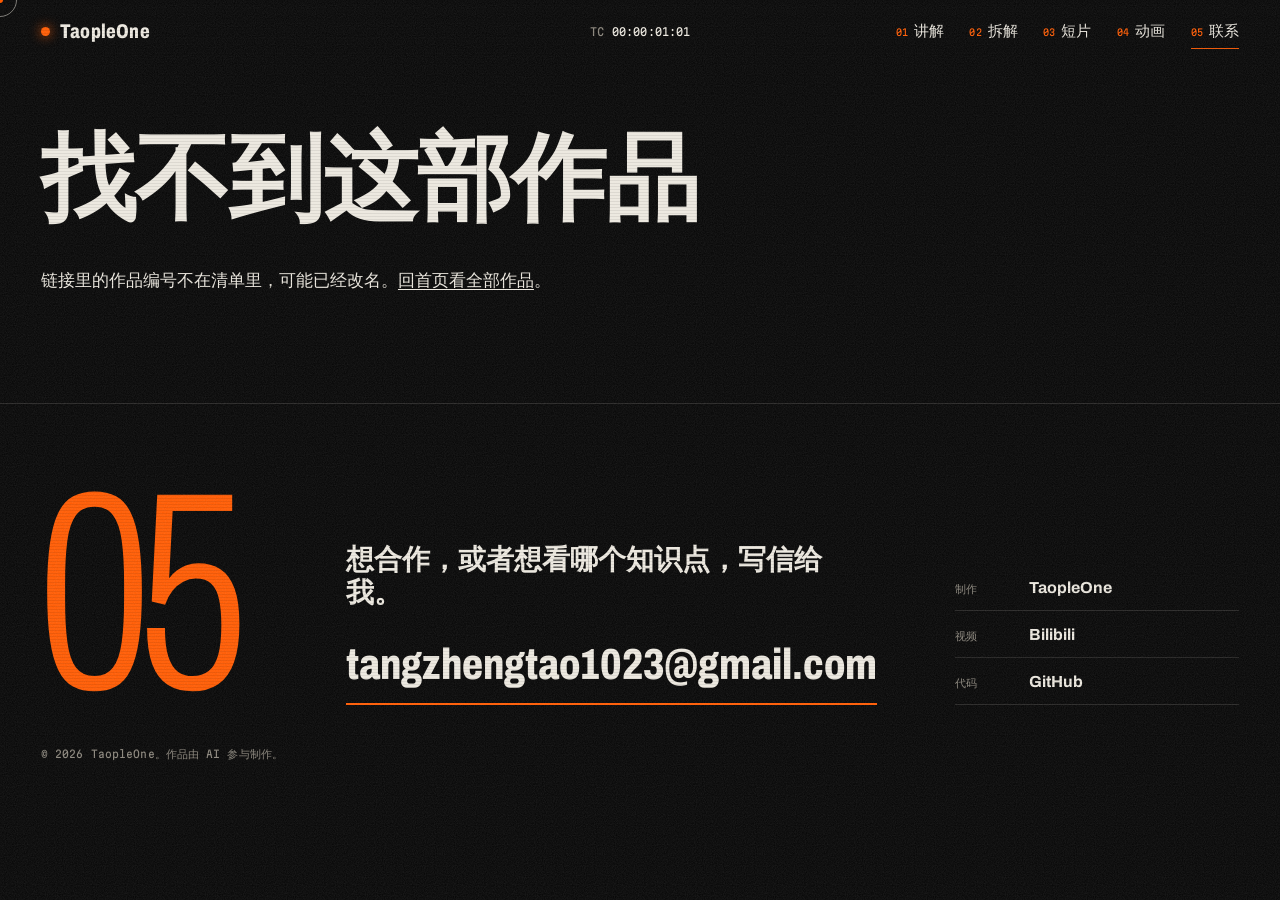
==== work.html @ f900708d "TaopleOne cinema redesign + mobile" ====
<!doctype html>
<html lang="zh-CN">
<head>
<meta charset="utf-8">
<meta name="viewport" content="width=device-width, initial-scale=1, viewport-fit=cover">
<title>作品 · TaopleOne</title>
<meta name="description" content="TaopleOne 的 AI 动画作品。">
<meta name="theme-color" content="#050505">
<link rel="icon" href="data:image/svg+xml,<svg xmlns='http://www.w3.org/2000/svg' viewBox='0 0 32 32'><rect width='32' height='32' fill='%23050505'/><circle cx='16' cy='16' r='7' fill='%23ff5a00'/><path d='M3 3h5M3 3v5M29 3h-5M29 3v5M3 29h5M3 29v-5M29 29h-5M29 29v-5' stroke='%23ece8df' stroke-width='2' fill='none'/></svg>">
<link rel="preload" href="assets/fonts/archivo-wdth.woff2" as="font" type="font/woff2" crossorigin>
<link rel="stylesheet" href="assets/css/site.css">
<script>
  document.documentElement.classList.add("js");
  if (sessionStorage.getItem("cut")) document.documentElement.classList.add("is-cut-in");
  setTimeout(function () { if (!document.documentElement.classList.contains("is-ready")) document.documentElement.classList.remove("js"); }, 4000);
</script>
<script src="assets/vendor/gsap.min.js" defer></script>
<script src="assets/vendor/ScrollTrigger.min.js" defer></script>
<script src="assets/vendor/lenis.min.js" defer></script>
<script src="assets/js/common.js" defer></script>
<script src="assets/js/motion.js" defer></script>
<script src="assets/js/work.js" defer></script>
</head>
<body class="work-page">
<a class="skip" href="#work">跳到作品</a>

<header class="top">
  <a class="top-home" href="./" aria-label="TaopleOne 首页"><i class="rec" aria-hidden="true"></i>TaopleOne</a>
  <p class="top-tc" aria-hidden="true"><span>TC</span><b data-tc>00:00:00:00</b></p>
  <nav class="top-nav" id="topnav" aria-label="分区">
    <a href="./#manimgx"><small>01</small>讲解</a>
    <a href="./#anatomy"><small>02</small>拆解</a>
    <a href="./#opuscar"><small>03</small>短片</a>
    <a href="./#anidoodle"><small>04</small>动画</a>
    <a href="#contact"><small>05</small>联系</a>
  </nav>
  <button class="menu-btn" type="button" aria-expanded="false" aria-controls="topnav">
    <span class="menu-bars" aria-hidden="true"><i></i><i></i></span><span class="menu-label">菜单</span>
  </button>
</header>

<main id="work" class="work">
  <noscript><p class="noscript">作品页需要 JavaScript。</p></noscript>
</main>

<footer class="foot" id="contact">
  <div class="foot-grid">
    <p class="chapter-no" aria-hidden="true">05</p>
    <div class="foot-main">
      <h2>想合作，或者想看哪个知识点，写信给我。</h2>
      <a class="foot-mail magnetic" href="mailto:tangzhengtao1023@gmail.com">tangzhengtao1023@gmail.com</a>
    </div>
    <dl class="credits">
      <div><dt>制作</dt><dd>TaopleOne</dd></div>
      <div><dt>视频</dt><dd><a class="magnetic" href="https://space.bilibili.com/442652191" rel="me">Bilibili</a></dd></div>
      <div><dt>代码</dt><dd><a class="magnetic" href="https://github.com/goaltang" rel="me">GitHub</a></dd></div>
    </dl>
  </div>
  <small class="foot-copy">© 2026 TaopleOne。作品由 AI 参与制作。</small>
</footer>

<div class="cursor" aria-hidden="true"><span class="cursor-dot"></span><span class="cursor-ring"><b></b></span></div>
<div class="shutter" aria-hidden="true"><span>TaopleOne</span></div>
<div class="grain" aria-hidden="true"></div>
</body>
</html>
---- assets/css/site.css ----
/* TaopleOne · 放映厅
   近黑底 + 荧光橙一种强调色；Archivo 窄体做字标和跨栏大标题，Martian Mono 做时间码、帧号、刻度。
   「拆解」一卷换成灯箱白底，给整页一个明暗节拍。 */

@font-face {
  font-family: "Archivo";
  src: url("../fonts/archivo-wdth.woff2") format("woff2");
  font-weight: 100 900;
  font-stretch: 62% 125%;
  font-display: swap;
}
@font-face {
  font-family: "Martian Mono";
  src: url("../fonts/martian-mono-wdth.woff2") format("woff2");
  font-weight: 100 800;
  font-stretch: 75% 112.5%;
  font-display: swap;
}

:root {
  --black: #050505;
  --panel: #0d0d0c;
  --paper: #ece8df;
  --dim: #8b867c;
  --hot: #ff5a00;
  --hot-ink: #050505;
  --box: #e6e1d5;

  --bg: var(--black);
  --fg: var(--paper);
  --line: rgba(236, 232, 223, .14);
  --line-2: rgba(236, 232, 223, .32);

  --sans: "Archivo", "PingFang SC", "Hiragino Sans GB", "Noto Sans SC", "Source Han Sans SC", "Microsoft YaHei", sans-serif;
  --mono: "Martian Mono", ui-monospace, "SFMono-Regular", Menlo, Consolas, monospace;
  --pad: clamp(16px, 3.2vw, 48px);
  --gap: clamp(12px, 1.6vw, 24px);
  --ease: cubic-bezier(.2, .7, 0, 1);
  --ease-in: cubic-bezier(.7, 0, .84, 0);

  /* 文章页（build.py 生成）沿用的旧变量名 */
  --serif: var(--sans);
  --chalk-dim: var(--dim);
  --board-2: var(--panel);
}

*, *::before, *::after { box-sizing: border-box; }
html { -webkit-text-size-adjust: 100%; scroll-padding-top: 72px; }
html.lenis, html.lenis body { height: auto; }
.lenis.lenis-smooth { scroll-behavior: auto !important; }
.lenis.lenis-stopped { overflow: hidden; }
body {
  margin: 0;
  background: var(--bg);
  color: var(--fg);
  font: 400 16px/1.75 var(--sans);
  overflow-x: hidden;
  overflow-x: clip;
  -webkit-font-smoothing: antialiased;
}
img, video, iframe { display: block; max-width: 100%; }
a { color: inherit; text-decoration-thickness: 1px; text-underline-offset: .2em; }
button { font: inherit; color: inherit; }
h1, h2, h3, h4 { margin: 0; font-weight: 800; line-height: 1.15; }
p { margin: 0; }
::selection { background: var(--hot); color: var(--hot-ink); }
:focus-visible { outline: 2px solid var(--hot); outline-offset: 3px; }

.mono, .tag, .top-tc, .top-nav small, .hero-readout, .chapter-meta, .group-label span,
.level, .btn, .viewer-tc, .credits dt, .foot-copy, .slate dt, .work-back, .duel-tc, .strip-label, .index-row .no {
  font-family: var(--mono);
  font-stretch: 87.5%;
  letter-spacing: .01em;
}

.skip { position: absolute; left: 8px; top: -60px; z-index: 300; padding: 8px 14px; background: var(--hot); color: var(--hot-ink); }
.skip:focus { top: 8px; }
.noscript { padding: 40px var(--pad); }

/* ---------- 顶栏 ---------- */

.top {
  position: fixed; inset: 0 0 auto; z-index: 100;
  display: grid; grid-template-columns: 1fr auto 1fr; align-items: center; gap: 16px;
  padding: 14px var(--pad);
  background: linear-gradient(to bottom, rgba(5, 5, 5, .86), rgba(5, 5, 5, 0));
  transition: transform .5s var(--ease);
}
html.is-scrolled-down .top { transform: translateY(-100%); }
.top-home { display: inline-flex; align-items: center; gap: 10px; font-weight: 800; font-stretch: 75%; font-size: 1.25rem; letter-spacing: .01em; text-decoration: none; justify-self: start; }
.rec { display: inline-block; width: 9px; height: 9px; border-radius: 50%; background: var(--hot); box-shadow: 0 0 12px var(--hot); animation: rec 1.6s steps(2, jump-none) infinite; }
@keyframes rec { 50% { opacity: .25; } }
.top-tc { display: flex; gap: 8px; align-items: baseline; font-size: 11px; color: var(--dim); }
.top-tc b { font-weight: 400; color: var(--fg); font-variant-numeric: tabular-nums; }
.top-nav { display: flex; gap: clamp(10px, 2vw, 28px); justify-self: end; }
.top-nav a { position: relative; display: inline-flex; gap: 6px; align-items: baseline; font-size: .95rem; text-decoration: none; padding: 4px 0; }
.top-nav small { font-size: 9.5px; color: var(--hot); }
.top-nav a::after { content: ""; position: absolute; left: 0; right: 0; bottom: 0; height: 1px; background: var(--hot); transform: scaleX(0); transform-origin: right; transition: transform .45s var(--ease); }
.top-nav a:hover::after, .top-nav a.is-here::after { transform: scaleX(1); transform-origin: left; }
.menu-btn { display: none; }
html.is-menu-open { overflow: hidden; }
html.is-menu-open .top { transform: none; }

/* ---------- 首屏 ---------- */

.hero {
  position: relative; overflow: hidden;
  height: 100vh; height: 100svh; min-height: 560px;
  display: grid; grid-template-rows: 1fr auto auto;
  isolation: isolate;
}
.hero-wall {
  position: absolute; inset: -12% -10%; z-index: -2;
  display: flex; flex-direction: column; justify-content: center; gap: clamp(10px, 1.6vw, 22px);
  transform: rotate(-5deg);
}
.reel-row { position: relative; padding: 14px 0; background: #000; }
.reel-row::before, .reel-row::after {
  content: ""; position: absolute; left: 0; right: 0; height: 6px;
  background: repeating-linear-gradient(90deg, rgba(236, 232, 223, .22) 0 9px, transparent 9px 22px);
}
.reel-row::before { top: 4px; }
.reel-row::after { bottom: 4px; }
.reel-track { display: flex; gap: 8px; width: max-content; animation: reel var(--dur, 90s) linear infinite; }
.reel-row:nth-child(even) .reel-track { animation-direction: reverse; }
@keyframes reel { to { transform: translate3d(-50%, 0, 0); } }
.reel-frame { position: relative; height: clamp(120px, 24vh, 260px); flex: none; overflow: hidden; background: var(--panel); }
.reel-frame img, .reel-frame video { width: 100%; height: 100%; object-fit: cover; }
.reel-frame img { filter: grayscale(1) contrast(1.15) brightness(.6); }
.reel-frame video { position: absolute; inset: 0; }
.reel-frame .tag { left: 6px; bottom: 6px; }
.hero-shade {
  position: absolute; inset: 0; z-index: -1; pointer-events: none;
  background:
    linear-gradient(to bottom, rgba(5, 5, 5, .7), rgba(5, 5, 5, .2) 30%, rgba(5, 5, 5, .35) 55%, var(--bg) 96%),
    radial-gradient(120% 80% at 30% 40%, transparent 40%, rgba(5, 5, 5, .6));
}
.ruler {
  height: 12px; pointer-events: none;
  background:
    repeating-linear-gradient(90deg, var(--line-2) 0 1px, transparent 1px 12px) bottom / 100% 5px no-repeat,
    repeating-linear-gradient(90deg, var(--fg) 0 1px, transparent 1px 120px) bottom / 100% 12px no-repeat;
  opacity: .55;
}
.ruler-top { position: absolute; left: var(--pad); right: var(--pad); top: 64px; }

.hero-readout { position: absolute; right: var(--pad); top: 92px; padding: 10px 12px; font-size: 10.5px; color: var(--dim); background: rgba(5, 5, 5, .82); border: 1px solid var(--line); }
.hero-readout dl { margin: 0; display: grid; gap: 4px; }
.hero-readout div { display: grid; grid-template-columns: 4em auto; gap: 8px; }
.hero-readout dd { margin: 0; color: var(--fg); font-variant-numeric: tabular-nums; text-align: right; }
.hero-readout div:nth-child(3) dd { color: var(--hot); }

.hero-copy {
  grid-row: 2; display: flex; justify-content: space-between; align-items: end; gap: 24px;
  padding: 0 var(--pad) clamp(10px, 2vh, 24px);
}
.hero-intro { max-width: 30em; font-size: clamp(1rem, 1.35vw, 1.2rem); line-height: 1.7; }
.hero-cue {
  flex: none; display: grid; place-items: center; width: 108px; height: 108px; border-radius: 50%;
  border: 1px solid var(--line-2); font-size: .9rem; text-decoration: none;
  transition: background-color .35s var(--ease), color .35s var(--ease), border-color .35s;
}
.hero-cue:hover { background: var(--hot); color: var(--hot-ink); border-color: var(--hot); }

.wordmark {
  grid-row: 3; display: flex; justify-content: space-between;
  padding: 0 calc(var(--pad) * .6);
  margin-bottom: -.02em;
  font-family: "Archivo", sans-serif; font-stretch: 62%; font-weight: 850;
  font-size: var(--wm, 25.5vw); line-height: .9; letter-spacing: -.02em;
  white-space: nowrap; user-select: none;
}
.wm-ch { display: block; overflow: hidden; padding-top: .04em; }
.wm-ch i { display: block; font-style: normal; }
html.js .wm-ch i { transform: translate3d(0, 105%, 0); }
html.js.is-ready .wm-ch i { transform: none; transition: transform 1.1s var(--ease); transition-delay: calc(var(--i, 0) * 70ms + 150ms); }

/* ---------- 分区（卷） ---------- */

.chapter { position: relative; padding: clamp(80px, 12vh, 140px) 0 clamp(80px, 14vh, 160px); background: var(--bg); color: var(--fg); }
.chapter-meta {
  display: flex; flex-wrap: wrap; gap: 8px 28px; align-items: center;
  margin: 0 var(--pad); padding-bottom: 12px; border-bottom: 1px solid var(--line);
  font-size: 11px; color: var(--dim);
}
.chapter-meta b { color: var(--hot); font-weight: 500; }
.chapter-meta .grow { flex: 1; min-width: 40px; height: 9px; background: repeating-linear-gradient(90deg, var(--line-2) 0 1px, transparent 1px 8px); }

.band { overflow: hidden; padding: .06em 0 .02em; margin-top: clamp(12px, 2vh, 24px); }
.band-track { display: flex; width: max-content; will-change: transform; }
.band-track span, .band-track em {
  flex: none; padding-right: .35em;
  font-size: clamp(4.6rem, 16vw, 15rem); line-height: .95; font-weight: 900; font-style: normal; white-space: nowrap;
}
.band-track span { letter-spacing: -.02em; }
.band-track em { font-stretch: 62%; color: transparent; -webkit-text-stroke: 1.5px var(--fg); text-transform: none; }

.chapter-intro {
  display: grid; grid-template-columns: repeat(12, minmax(0, 1fr)); gap: var(--gap);
  margin: clamp(24px, 4vh, 48px) var(--pad) clamp(48px, 9vh, 110px); align-items: end;
}
.chapter-no {
  margin: 0;
  font-family: "Archivo", sans-serif; font-stretch: 62%; font-weight: 300;
  font-size: clamp(7rem, 22vw, 20rem); line-height: .78; letter-spacing: -.04em; color: var(--hot);
}
.chapter-intro .chapter-no { grid-column: 1 / span 5; color: var(--hot); margin: 0; }
.chapter-intro h2 { grid-column: 7 / span 6; font-size: clamp(1.4rem, 2.4vw, 2.1rem); }
.chapter-intro p { grid-column: 7 / span 5; margin-top: 12px; color: var(--dim); max-width: 34em; }
.chapter-intro .stack { grid-column: 7 / span 6; }
.chapter-intro .stack p, .chapter-intro .stack h2 { grid-column: auto; }

/* ---------- 卡片 ---------- */

.card { position: relative; min-width: 0; }
.media {
  position: relative; display: block; width: 100%; padding: 0; border: 0;
  aspect-ratio: 16 / 9; overflow: hidden; background: var(--panel); color: var(--paper);
  cursor: pointer; text-decoration: none; isolation: isolate;
}
.media.t { aspect-ratio: 9 / 16; }
.media-clip { position: absolute; inset: 0; overflow: hidden; }
.media-clip img, .media-clip video {
  position: absolute; inset: 0; width: 100%; height: 100%; object-fit: cover;
  transition: transform 1s var(--ease), clip-path .7s var(--ease), filter .6s;
}
.media-clip video { clip-path: inset(0 0 100% 0); }
.media-clip video.is-on { clip-path: inset(0); }
.media:hover .media-clip img, .media:hover .media-clip video, .media:focus-visible .media-clip img { transform: scale(1.045); }
.media::after { /* 扫描线遮罩，悬停时揭开 */
  content: ""; position: absolute; inset: 0; z-index: 1; pointer-events: none;
  background: linear-gradient(to top, rgba(5, 5, 5, .55), transparent 45%);
  transition: opacity .5s;
}
.media:hover::after { opacity: .3; }

.tag {
  position: absolute; z-index: 2; padding: 3px 7px 2px;
  font-size: 10px; line-height: 1.5; color: var(--paper); background: rgba(5, 5, 5, .74);
  font-variant-numeric: tabular-nums; pointer-events: none;
}
.tag.tl { left: 8px; top: 8px; }
.tag.tr { right: 8px; top: 8px; }
.tag.bl { left: 8px; bottom: 8px; background: none; padding-left: 0; color: rgba(236, 232, 223, .78); }
.tag.br { right: 8px; bottom: 8px; }
.tag.live { background: var(--hot); color: var(--hot-ink); opacity: 0; transition: opacity .3s; }
.media.is-previewing .tag.live { opacity: 1; }

.marks i { position: absolute; z-index: 2; width: 14px; height: 14px; border: 0 solid var(--hot); opacity: 0; transition: opacity .3s, transform .5s var(--ease); pointer-events: none; }
.marks i:nth-child(1) { left: 0; top: 0; border-width: 2px 0 0 2px; transform: translate(6px, 6px); }
.marks i:nth-child(2) { right: 0; top: 0; border-width: 2px 2px 0 0; transform: translate(-6px, 6px); }
.marks i:nth-child(3) { left: 0; bottom: 0; border-width: 0 0 2px 2px; transform: translate(6px, -6px); }
.marks i:nth-child(4) { right: 0; bottom: 0; border-width: 0 2px 2px 0; transform: translate(-6px, -6px); }
.media:hover .marks i, .media:focus-visible .marks i { opacity: 1; transform: none; }

.badge-soon {
  position: absolute; inset: 0; z-index: 2; display: grid; place-items: center;
  font-family: var(--mono); font-size: 11px; color: var(--dim);
  background:
    linear-gradient(var(--line), var(--line)) center / 1px 100% no-repeat,
    linear-gradient(var(--line), var(--line)) center / 100% 1px no-repeat,
    repeating-linear-gradient(-45deg, transparent 0 10px, rgba(236, 232, 223, .035) 10px 11px);
}
.badge-soon span { padding: 4px 10px; background: var(--bg); }

.card-body { padding-top: 14px; }
.card-title { font-size: clamp(1.1rem, 1.5vw, 1.35rem); font-weight: 800; }
.card-title a { text-decoration: none; background: linear-gradient(var(--hot), var(--hot)) 0 100% / 0 2px no-repeat; transition: background-size .5s var(--ease); }
.card-title a:hover { background-size: 100% 2px; }
.card-blurb { margin-top: 6px; color: var(--dim); font-size: .93rem; line-height: 1.7; max-width: 36em; }
.card-foot { display: flex; flex-wrap: wrap; align-items: center; gap: 8px; margin-top: 12px; }

.level { display: inline-block; padding: 2px 8px; border: 1px solid var(--line-2); font-size: 10px; line-height: 1.6; color: var(--fg); }
.level[data-level="初中"] { border-color: var(--hot); color: var(--hot); }

.btn {
  display: inline-flex; align-items: center; gap: 8px; min-height: 38px; padding: 0 16px;
  border: 1px solid var(--line-2); border-radius: 999px; background: transparent;
  font-size: 11.5px; text-decoration: none; cursor: pointer;
  transition: background-color .3s var(--ease), color .3s var(--ease), border-color .3s;
}
.btn svg { width: 13px; height: 13px; }
.btn:hover, .btn[aria-pressed="true"] { background: var(--fg); color: var(--bg); border-color: var(--fg); }
.btn.primary { background: var(--hot); color: var(--hot-ink); border-color: var(--hot); }
.btn.primary:hover { background: var(--fg); border-color: var(--fg); }

/* ---------- 01 讲解：学科分组，不对称 ---------- */

.group {
  display: grid; grid-template-columns: repeat(12, minmax(0, 1fr)); gap: var(--gap);
  margin: 0 var(--pad); padding: clamp(28px, 5vh, 56px) 0; border-top: 1px solid var(--line);
}
.group-label { grid-column: 1 / span 3; align-self: start; position: sticky; top: 84px; }
.group-label h3 { font-size: clamp(1.8rem, 3.3vw, 3.1rem); font-weight: 900; line-height: 1; }
.group-label span { display: block; margin-top: 10px; font-size: 11px; color: var(--dim); }
.grid { display: grid; gap: clamp(28px, 4vh, 48px) var(--gap); min-width: 0; }
.group .grid { grid-column: 4 / span 9; grid-template-columns: repeat(6, minmax(0, 1fr)); }
.group .card { grid-column: span var(--span, 2); }
.card.feature { grid-column: 1 / -1; display: grid; grid-template-columns: minmax(0, 2fr) minmax(0, 1fr); gap: var(--gap); align-items: end; }
.card.feature .card-title { font-size: clamp(1.5rem, 2.6vw, 2.4rem); }
.card.feature .card-body { padding: 0 0 4px; }

/* ---------- 02 拆解：灯箱白底 ---------- */

.chapter.lightbox {
  --bg: var(--box); --fg: var(--black); --dim: #5e5a52;
  --line: rgba(5, 5, 5, .14); --line-2: rgba(5, 5, 5, .38);
  background-image: linear-gradient(rgba(5, 5, 5, .045) 1px, transparent 1px), linear-gradient(90deg, rgba(5, 5, 5, .045) 1px, transparent 1px);
  background-size: 48px 48px;
}
.lightbox .chapter-intro .chapter-no { color: var(--black); }
.lightbox .band-track em { -webkit-text-stroke-color: var(--black); }
.lightbox .tag.bl { color: rgba(236, 232, 223, .85); }
.lightbox .badge-soon span { background: var(--black); }

.films { display: grid; grid-template-columns: repeat(12, minmax(0, 1fr)); gap: clamp(36px, 6vh, 72px) var(--gap); margin: 0 var(--pad); }
.films .card:nth-child(4n + 1) { grid-column: 1 / span 7; }
.films .card:nth-child(4n + 2) { grid-column: 9 / span 4; margin-top: 22vh; }
.films .card:nth-child(4n + 3) { grid-column: 2 / span 5; }
.films .card:nth-child(4n + 4) { grid-column: 7 / span 6; margin-top: 10vh; }

.index { margin: clamp(80px, 14vh, 160px) var(--pad) 0; }
.index-head { display: flex; justify-content: space-between; align-items: end; gap: 20px; padding-bottom: 14px; border-bottom: 2px solid var(--fg); }
.index-head h3 { font-size: clamp(1.8rem, 4vw, 3.4rem); font-weight: 900; }
.index-head p { color: var(--dim); max-width: 22em; font-size: .93rem; }
.index-list { margin: 0; padding: 0; list-style: none; }
.index-row {
  position: relative; display: grid; grid-template-columns: 3.5em minmax(0, 3fr) 6em minmax(0, 4fr) auto; gap: var(--gap); align-items: center;
  padding: 18px 0; border-bottom: 1px solid var(--line); text-decoration: none;
  transition: padding .5s var(--ease), background-color .3s, color .3s;
}
.index-row .no { font-size: 11px; color: var(--dim); }
.index-row h4 { font-size: clamp(1.2rem, 2.2vw, 2rem); font-weight: 800; }
.index-row .grp { font-size: .85rem; color: var(--dim); }
.index-row p { font-size: .9rem; color: var(--dim); line-height: 1.6; }
.index-row .go { font-family: var(--mono); font-size: 11px; padding: 6px 12px; border: 1px solid var(--line-2); border-radius: 999px; white-space: nowrap; }
.index-row img { display: none; }
.index-row:hover, .index-row:focus-visible { background: var(--black); color: var(--paper); padding-left: 16px; padding-right: 16px; }
.index-row:hover .no, .index-row:hover p, .index-row:hover .grp { color: #a8a297; }
.index-row:hover .go { background: var(--hot); color: var(--hot-ink); border-color: var(--hot); }
.peek {
  position: fixed; left: 0; top: 0; z-index: 90; width: 300px; aspect-ratio: 16 / 10;
  pointer-events: none; overflow: hidden; background: var(--black);
  opacity: 0; transform: translate3d(-50%, -50%, 0) scale(.85); transition: opacity .25s, scale .4s var(--ease);
}
.peek img { width: 100%; height: 100%; object-fit: cover; }
.peek.is-on { opacity: 1; }

/* ---------- 03 短片：横屏 + 竖屏长条 ---------- */

.opus { display: grid; grid-template-columns: repeat(12, minmax(0, 1fr)); gap: var(--gap); margin: 0 var(--pad); align-items: start; }
.opus-wide { grid-column: 1 / span 7; display: grid; gap: clamp(40px, 7vh, 80px); }
.strip-wrap { grid-column: 9 / span 4; position: sticky; top: 84px; }
.strip-label { display: flex; justify-content: space-between; padding-bottom: 8px; margin-bottom: 10px; border-bottom: 1px solid var(--line); font-size: 11px; color: var(--dim); }
.strip-label b { color: var(--hot); font-weight: 500; }
.strip {
  height: min(78svh, 720px); overflow-y: auto; overscroll-behavior: contain; scroll-snap-type: y mandatory;
  scrollbar-width: none;
}
.strip::-webkit-scrollbar { display: none; }
.strip-item { scroll-snap-align: start; height: 100%; display: grid; grid-template-rows: minmax(0, 1fr) auto; gap: 10px; padding-bottom: 14px; }
.strip-item .media { height: 100%; width: auto; max-width: 100%; justify-self: center; aspect-ratio: 9 / 16; }
.strip-cap h4 { font-size: 1.1rem; }
.strip-cap p { color: var(--dim); font-size: .88rem; line-height: 1.6; }
.strip-hint { margin-top: 10px; font-size: .82rem; color: var(--dim); }

/* ---------- 04 动画：竖屏 + 《拾星》对照 ---------- */

.doodle { display: grid; grid-template-columns: repeat(12, minmax(0, 1fr)); gap: var(--gap); margin: 0 var(--pad); }
.doodle > .card:nth-child(1) { grid-column: 2 / span 4; }
.doodle > .card:nth-child(2) { grid-column: 8 / span 4; margin-top: 26vh; }

.duel {
  grid-column: 1 / -1; margin-top: clamp(80px, 14vh, 160px);
  display: grid; grid-template-columns: minmax(0, 1fr) minmax(220px, 300px) minmax(0, 1fr); gap: var(--gap);
  padding-top: 18px; border-top: 2px solid var(--hot); align-items: start;
}
.duel-head { grid-column: 1 / -1; display: grid; grid-template-columns: minmax(0, 1fr) auto; gap: 16px; align-items: end; margin-bottom: clamp(16px, 3vh, 32px); }
.duel-head h3 { font-size: clamp(2.2rem, 6vw, 5.6rem); font-weight: 900; line-height: 1; }
.duel-head p { color: var(--dim); max-width: 22em; }
.duel-side { min-width: 0; }
.duel-side .media { cursor: default; max-height: 82svh; width: auto; margin: 0 auto; }
.duel-side:first-of-type .media { margin-left: auto; margin-right: 0; }
.duel-side:last-of-type .media { margin-left: 0; margin-right: auto; }
.duel-side .media.is-loud { outline: 2px solid var(--hot); outline-offset: 4px; }
.duel-maker { display: flex; justify-content: space-between; align-items: baseline; gap: 12px; margin-top: 12px; }
.duel-side:first-of-type .duel-maker { flex-direction: row-reverse; }
.duel-maker b { font-stretch: 75%; font-weight: 800; font-size: clamp(1.3rem, 2.4vw, 2.2rem); line-height: 1.1; }
.duel-maker a { font-size: .85rem; color: var(--dim); }
.duel-mid { position: sticky; top: 100px; display: grid; gap: 14px; justify-items: stretch; text-align: center; }
.duel-tc { font-size: clamp(1.1rem, 1.8vw, 1.6rem); font-variant-numeric: tabular-nums; color: var(--hot); }
.duel-bar { position: relative; height: 22px; cursor: pointer; background: repeating-linear-gradient(90deg, var(--line-2) 0 1px, transparent 1px 10px) center / 100% 9px no-repeat; }
.duel-bar i { position: absolute; left: 0; top: 0; bottom: 0; width: 2px; background: var(--hot); box-shadow: 0 0 10px var(--hot); transform: translateX(var(--x, 0)); }
.duel-mid .btn { justify-content: center; }
.duel-note { font-size: .85rem; color: var(--dim); }

/* ---------- 片尾 ---------- */

.foot { position: relative; padding: 0 0 28px; border-top: 1px solid var(--line); overflow: hidden; }
.foot-band { overflow: hidden; padding: 12px 0; border-bottom: 1px solid var(--line); }
.marquee-track { display: flex; width: max-content; animation: reel 40s linear infinite; }
.marquee-track span { padding-right: .5em; font-size: clamp(3rem, 9vw, 8rem); font-weight: 900; font-stretch: 62%; line-height: 1; white-space: nowrap; }
.marquee-track span:nth-child(even) { color: transparent; -webkit-text-stroke: 1.5px var(--fg); }
.foot-grid { display: grid; grid-template-columns: repeat(12, minmax(0, 1fr)); gap: var(--gap); padding: clamp(48px, 9vh, 100px) var(--pad) 40px; align-items: end; }
.foot .chapter-no { grid-column: 1 / span 3; }
.foot-main { grid-column: 4 / span 6; min-width: 0; }
.foot-main h2 { font-size: clamp(1.3rem, 2.2vw, 1.9rem); max-width: 18em; }
.foot-mail {
  display: inline-block; margin-top: 18px; font-size: clamp(1.4rem, 3.4vw, 3rem); font-weight: 800; font-stretch: 75%;
  text-decoration: none; overflow-wrap: anywhere; border-bottom: 2px solid var(--hot);
}
.foot-mail:hover { color: var(--hot); }
.credits { grid-column: 10 / span 3; margin: 0; display: grid; gap: 10px; }
.credits div { display: grid; grid-template-columns: 4em auto; gap: 10px; align-items: baseline; padding-bottom: 8px; border-bottom: 1px solid var(--line); }
.credits dt { font-size: 10.5px; color: var(--dim); }
.credits dd { margin: 0; font-weight: 700; }
.credits a { display: inline-block; text-decoration: none; }
.credits a:hover { color: var(--hot); }
.foot-copy { display: block; padding: 0 var(--pad); font-size: 10.5px; color: var(--dim); }

/* ---------- 放映窗 ---------- */

.viewer {
  width: 100vw; max-width: none; height: 100vh; height: 100dvh; max-height: none;
  margin: 0; padding: 0; border: 0; background: rgba(5, 5, 5, .97); color: var(--paper);
}
.viewer::backdrop { background: rgba(0, 0, 0, .8); }
.viewer[open] { display: block; animation: viewer-in .5s var(--ease); }
@keyframes viewer-in { from { clip-path: inset(50% 0 50% 0); } to { clip-path: inset(0); } }
.viewer-inner { height: 100%; display: grid; grid-template-rows: auto minmax(0, 1fr) auto; gap: 14px; padding: 14px var(--pad) 18px; }
.viewer-top { display: grid; grid-template-columns: 1fr auto 1fr; align-items: center; gap: 16px; }
.viewer-tc { display: flex; gap: 10px; align-items: center; font-size: 12px; font-variant-numeric: tabular-nums; }
.viewer-top h3 { font-size: clamp(1rem, 1.6vw, 1.3rem); text-align: center; }
.viewer-close { justify-self: end; padding: 8px 16px; border: 1px solid rgba(236, 232, 223, .32); border-radius: 999px; background: none; cursor: pointer; font-family: var(--mono); font-size: 11.5px; }
.viewer-close:hover { background: var(--hot); color: var(--hot-ink); border-color: var(--hot); }
.viewer-stage { position: relative; min-height: 0; display: grid; place-items: center; }
.viewer-stage video { max-width: 100%; max-height: 100%; width: auto; height: auto; background: #000; }
.viewer-msg { display: none; position: absolute; inset: 0; place-items: center; padding: 20px; text-align: center; color: var(--dim); }
.viewer-stage.is-missing .viewer-msg { display: grid; }
.viewer-actions { display: flex; flex-wrap: wrap; justify-content: center; gap: 10px; --fg: var(--paper); --bg: var(--black); --line-2: rgba(236, 232, 223, .32); }

/* ---------- 作品页 ---------- */

.work { padding: 96px var(--pad) clamp(80px, 12vh, 140px); }
.work-back { display: inline-flex; gap: 10px; align-items: center; font-size: 11.5px; text-decoration: none; color: var(--dim); }
.work-back b { color: var(--hot); font-weight: 500; }
.work-back:hover { color: var(--fg); }
.work-title { margin: clamp(18px, 4vh, 40px) 0 clamp(20px, 4vh, 40px); font-size: clamp(2.4rem, 7.4vw, 7.4rem); font-weight: 900; line-height: 1.02; letter-spacing: -.01em; max-width: 14em; }
.tabs { display: inline-flex; margin-bottom: 14px; border: 1px solid var(--line-2); border-radius: 999px; padding: 3px; }
.tabs button { padding: 8px 18px; border: 0; border-radius: 999px; background: none; cursor: pointer; font-size: .92rem; }
.tabs [aria-selected="true"] { background: var(--hot); color: var(--hot-ink); }
.stage-wrap { position: relative; }
.stage-chrome { display: flex; justify-content: space-between; gap: 12px; padding-bottom: 8px; font-family: var(--mono); font-stretch: 87.5%; font-size: 10.5px; color: var(--dim); font-variant-numeric: tabular-nums; }
.stage-chrome b { color: var(--hot); font-weight: 500; }
.stage { position: relative; background: #000; margin: 0 auto; }
.stage.w { aspect-ratio: 16 / 9; }
.stage.t { aspect-ratio: 9 / 16; max-height: 82svh; }
.stage.fig { aspect-ratio: 16 / 10; }
.stage video, .stage iframe { position: absolute; inset: 0; width: 100%; height: 100%; border: 0; background: #000; }
.stage-msg { position: absolute; inset: 0; display: grid; place-items: center; padding: 20px; text-align: center; color: var(--dim); background: rgba(5, 5, 5, .7); }
.stage .marks i { opacity: 1; transform: none; }
.work-info { display: grid; grid-template-columns: repeat(12, minmax(0, 1fr)); gap: var(--gap); margin-top: clamp(32px, 6vh, 64px); }
.slate { grid-column: 1 / span 5; margin: 0; display: grid; grid-template-columns: 1fr 1fr; border-top: 2px solid var(--fg); }
.slate div { padding: 12px 12px 14px 0; border-bottom: 1px solid var(--line); }
.slate div:nth-child(odd) { border-right: 1px solid var(--line); }
.slate div:nth-child(even) { padding-left: 14px; }
.slate dt { font-size: 10px; color: var(--dim); }
.slate dd { margin: 4px 0 0; font-size: clamp(1.1rem, 1.8vw, 1.5rem); font-weight: 800; font-stretch: 87.5%; }
.work-text { grid-column: 7 / span 6; }
.work-blurb { font-size: clamp(1.02rem, 1.3vw, 1.2rem); line-height: 1.85; max-width: 32em; }
.work-actions { display: flex; flex-wrap: wrap; gap: 10px; margin-top: 24px; }
.work-more { margin-top: clamp(80px, 14vh, 160px); }
.work-more-head { display: flex; justify-content: space-between; align-items: baseline; padding-bottom: 12px; margin-bottom: clamp(20px, 4vh, 40px); border-bottom: 1px solid var(--line); }
.work-more-head h2 { font-size: clamp(1.6rem, 3.4vw, 3rem); font-weight: 900; }
.work-more-head span { font-family: var(--mono); font-size: 11px; color: var(--dim); }
.work-more .grid { grid-template-columns: repeat(3, minmax(0, 1fr)); }
.work-more .grid.tall { grid-template-columns: repeat(4, minmax(0, 1fr)); }

/* ---------- 显露 ---------- */

/* 观察的是卡片本身（不能带 clip-path，否则 IntersectionObserver 认为它不可见），遮罩加在画面上 */
html.js .rv { opacity: 0; transform: translate3d(0, 56px, 0); }
html.js .rv > .media { clip-path: inset(0 0 100% 0); }
html.js .rv.is-in { opacity: 1; transform: none; transition: opacity .8s var(--ease), transform 1.1s var(--ease); transition-delay: calc(var(--n, 0) * 90ms); }
html.js .rv.is-in > .media { clip-path: inset(0); transition: clip-path 1.2s var(--ease); transition-delay: calc(var(--n, 0) * 90ms + 80ms); }
html.js .rv-fade { opacity: 0; }
html.js .rv-fade.is-in { opacity: 1; transition: opacity 1s var(--ease) .2s; }

/* ---------- 光标、转场、颗粒 ---------- */

.cursor { display: none; }
html.has-cursor .cursor { display: block; }
html.has-cursor, html.has-cursor a, html.has-cursor button, html.has-cursor .media { cursor: none; }
/* 放映窗在顶层，自定义光标盖不上去，里面用系统光标 */
html.has-cursor .viewer, html.has-cursor .viewer * { cursor: auto; }
html.has-cursor .viewer a, html.has-cursor .viewer button { cursor: pointer; }
html:has(.viewer[open]) .cursor { display: none; }
.cursor-dot, .cursor-ring { position: fixed; left: 0; top: 0; z-index: 400; pointer-events: none; border-radius: 50%; will-change: transform; }
.cursor-dot { width: 6px; height: 6px; margin: -3px 0 0 -3px; background: var(--hot); }
.cursor-ring {
  width: 34px; height: 34px; margin: -17px 0 0 -17px; display: grid; place-items: center;
  border: 1px solid rgba(236, 232, 223, .55); mix-blend-mode: difference;
  transition: width .45s var(--ease), height .45s var(--ease), margin .45s var(--ease), background-color .3s, border-color .3s;
}
.cursor-ring b { font-family: var(--mono); font-stretch: 87.5%; font-size: 11px; font-weight: 500; color: var(--hot-ink); opacity: 0; transition: opacity .2s; white-space: nowrap; }
.cursor.is-label .cursor-ring { width: 88px; height: 88px; margin: -44px 0 0 -44px; background: var(--hot); border-color: var(--hot); mix-blend-mode: normal; }
.cursor.is-label .cursor-ring b { opacity: 1; }
.cursor.is-label .cursor-dot { opacity: 0; }
.cursor.is-hidden .cursor-dot, .cursor.is-hidden .cursor-ring { opacity: 0; }

.shutter {
  position: fixed; inset: 0; z-index: 500; pointer-events: none;
  display: grid; place-items: center; background: var(--hot); color: var(--hot-ink);
  transform: translate3d(0, 101%, 0);
}
.shutter span { font-weight: 900; font-stretch: 62%; font-size: clamp(3rem, 12vw, 10rem); line-height: 1; }
html.is-cut-in .shutter { transform: none; }
html.is-cut-in.is-ready .shutter { transform: translate3d(0, -101%, 0); transition: transform .8s var(--ease) .05s; }
html.is-leaving .shutter { transform: none; transition: transform .5s var(--ease); }

.grain { position: fixed; inset: 0; z-index: 300; pointer-events: none; overflow: hidden; }
.grain::before {
  content: ""; position: absolute; inset: -100px; opacity: .085;
  background-image: url("data:image/svg+xml,%3Csvg xmlns='http://www.w3.org/2000/svg' width='160' height='160'%3E%3Cfilter id='n'%3E%3CfeTurbulence type='fractalNoise' baseFrequency='.9' numOctaves='2' stitchTiles='stitch'/%3E%3CfeColorMatrix values='0 0 0 0 1 0 0 0 0 1 0 0 0 0 1 0 0 0 1.2 0'/%3E%3C/filter%3E%3Crect width='100%25' height='100%25' filter='url(%23n)'/%3E%3C/svg%3E");
  animation: grain .9s steps(5) infinite;
}
.grain::after { content: ""; position: absolute; inset: 0; background: repeating-linear-gradient(to bottom, rgba(0, 0, 0, .14) 0 1px, transparent 1px 3px); opacity: .5; }
@keyframes grain {
  20% { transform: translate(-40px, 20px); } 40% { transform: translate(30px, -50px); }
  60% { transform: translate(-20px, 60px); } 80% { transform: translate(50px, 10px); }
}

/* ---------- 窄屏 ---------- */

@media (max-width: 960px) {
  .top { grid-template-columns: 1fr auto; }
  /* 手机上顶栏常驻：菜单按钮不能跟着滚走 */
  html.is-scrolled-down .top { transform: none; }
  .top-tc { display: none; }
  .group-label { grid-column: 1 / -1; position: static; display: flex; align-items: baseline; gap: 14px; }
  .group-label span { margin: 0; }
  .group .grid { grid-column: 1 / -1; grid-template-columns: repeat(2, minmax(0, 1fr)); }
  .group .card { grid-column: span 1; }
  .card.feature { grid-template-columns: 1fr; }
  .films .card:nth-child(n) { grid-column: 1 / -1; margin-top: 0; }
  .films { grid-template-columns: 1fr 1fr; }
  .films .card:nth-child(4n + 2), .films .card:nth-child(4n + 3) { grid-column: span 1; }
  .opus-wide, .strip-wrap { grid-column: 1 / -1; }
  .strip-wrap { position: static; margin-top: 40px; }
  .strip { height: min(80svh, 640px); }
  .index-row { grid-template-columns: 2.6em minmax(0, 1fr) auto; }
  .index-row .grp, .index-row p { display: none; }
  .duel { grid-template-columns: 1fr 1fr; }
  .duel-mid { grid-column: 1 / -1; grid-row: 3; position: static; }
  .slate, .work-text { grid-column: 1 / -1; }
  .work-text { margin-top: 24px; }
  .work-more .grid, .work-more .grid.tall { grid-template-columns: 1fr 1fr; }
  .foot .chapter-no { grid-column: 1 / -1; }
  .foot-main, .credits { grid-column: 1 / -1; }
}
@media (max-width: 640px) {
  :root { --gap: 12px; }
  .top { padding-top: 10px; padding-bottom: 10px; }
  .top-home { font-size: 1.1rem; }
  /* 五个分区在 360 放不下：收进全屏菜单，按钮本身 44px 高 */
  .menu-btn {
    display: inline-flex; align-items: center; gap: 10px; justify-self: end;
    min-height: 44px; padding: 0; border: 0; background: none; cursor: pointer;
    font-family: var(--mono); font-stretch: 87.5%; font-size: 11px; letter-spacing: .06em; color: var(--fg);
  }
  .menu-bars { display: grid; gap: 5px; width: 20px; }
  .menu-bars i { display: block; height: 1.5px; background: currentColor; transition: transform .35s var(--ease); }
  html.is-menu-open .menu-bars i:first-child { transform: translateY(3.25px) rotate(45deg); }
  html.is-menu-open .menu-bars i:last-child { transform: translateY(-3.25px) rotate(-45deg); }
  .top-nav {
    position: fixed; left: 0; top: 0; z-index: -1;
    width: 100vw; height: 100vh; height: 100dvh;
    display: flex; flex-direction: column; justify-content: center; gap: 0;
    padding: 0 var(--pad) calc(24px + env(safe-area-inset-bottom));
    background: var(--black); color: var(--paper);
    opacity: 0; visibility: hidden; transform: translateY(-12px);
    transition: opacity .3s var(--ease), transform .4s var(--ease), visibility .3s;
  }
  html.is-menu-open .top-nav { opacity: 1; visibility: visible; transform: none; }
  .top-nav a {
    display: flex; gap: 14px; align-items: baseline; font-size: 1.5rem; font-weight: 800;
    padding: 16px 0; min-height: 60px; text-decoration: none; border-bottom: 1px solid var(--line);
  }
  .top-nav a:last-child { border-bottom: 0; }
  .top-nav small { display: block; font-size: 11px; }
  .top-nav a::after { display: none; }
  .ruler-top { top: 50px; }
  .hero-readout { top: 70px; }
  .hero-copy { flex-direction: column; align-items: start; }
  .hero-cue { width: 84px; height: 84px; font-size: .82rem; }
  .reel-frame { height: 17vh; }
  .chapter-intro { grid-template-columns: 1fr; }
  .chapter-intro .chapter-no, .chapter-intro h2, .chapter-intro p, .chapter-intro .stack { grid-column: 1 / -1; }
  .chapter-no { font-size: 9rem; }
  .group .grid { grid-template-columns: 1fr; }
  .group .card { grid-column: 1 / -1; }
  .films { grid-template-columns: 1fr; }
  .films .card:nth-child(n) { grid-column: 1 / -1; }
  .doodle > .card:nth-child(1), .doodle > .card:nth-child(2) { grid-column: 1 / -1; margin-top: 0; }
  .index-row img { display: block; width: 100%; grid-column: 1 / -1; aspect-ratio: 16 / 9; object-fit: cover; order: -1; }
  .index-row { grid-template-columns: 2.4em minmax(0, 1fr) auto; row-gap: 10px; }
  .index-head { flex-direction: column; align-items: start; }
  .duel { grid-template-columns: 1fr; }
  .duel-head { grid-template-columns: 1fr; }
  .duel-maker, .duel-side:first-of-type .duel-maker { flex-direction: column; gap: 2px; }
  .duel-side .media { max-height: none; width: 100%; }
  .duel-side:first-of-type .media { margin-right: auto; }
  .slate { grid-template-columns: 1fr 1fr; }
  .work-more .grid { grid-template-columns: 1fr; }
  .work-more .grid.tall { grid-template-columns: 1fr 1fr; }
  .stage.t { width: min(100%, calc(78svh * 9 / 16)); }
  .viewer-top { grid-template-columns: 1fr auto; }
  .viewer-top h3 { grid-column: 1 / -1; grid-row: 2; text-align: left; }
  .viewer-inner { padding-bottom: calc(18px + env(safe-area-inset-bottom)); }
  /* 竖屏长条：手机上改成横着滑，省得页面里再套一层上下滚 */
  .strip { height: auto; display: flex; align-items: flex-start; gap: 12px; overflow-x: auto; overflow-y: hidden; scroll-snap-type: x mandatory; }
  .strip-item { flex: 0 0 auto; width: min(70vw, 300px); height: 60svh; min-height: 360px; padding-bottom: 0; }
  /* 手机上别用 10px 的刻度字：标签和按钮的小字统一抬到 11–12px */
  .tag, .level, .stage-chrome, .slate dt { font-size: 11px; }
  .chapter-meta, .strip-label, .foot-copy, .credits dt, .index-row .no { font-size: 11.5px; }
  .btn, .menu-label, .work-back, .viewer-close, .tabs button { font-size: 12px; }
}

/* ---------- 触屏：没有悬停 ---------- */

@media (hover: none), (pointer: coarse) {
  /* 自绘光标和跟手预览图只在鼠标下有意义 */
  .cursor, html.has-cursor .cursor { display: none; }
  html.has-cursor, html.has-cursor a, html.has-cursor button, html.has-cursor .media { cursor: auto; }
  .peek { display: none; }

  /* 全屏噪点每 180ms 重绘一层，手机上关掉动画只留扫描线 */
  .grain::before { animation: none; }

  /* 手指点过会留下 sticky :hover，把只给鼠标的抬升/位移全部复位 */
  .media:hover .media-clip img, .media:hover .media-clip video, .media:focus-visible .media-clip img { transform: none; }
  .media:hover::after { opacity: 1; }
  .media:hover .marks i { opacity: 0; }
  .card-title a:hover { background-size: 0 2px; }
  .btn:hover { background: transparent; color: var(--fg); border-color: var(--line-2); }
  .btn.primary:hover { background: var(--hot); color: var(--hot-ink); border-color: var(--hot); }
  .hero-cue:hover { background: none; color: inherit; border-color: var(--line-2); }
  .index-row:hover { background: none; color: inherit; padding-left: 0; padding-right: 0; }
  .index-row:hover .no, .index-row:hover p, .index-row:hover .grp { color: var(--dim); }
  .index-row:hover .go { background: none; color: inherit; border-color: var(--line-2); }
  .foot-mail:hover, .credits a:hover, .work-back:hover { color: inherit; }
  .viewer-close:hover { background: none; color: inherit; border-color: rgba(236, 232, 223, .32); }
  .top-nav a:hover::after { transform: scaleX(0); }

  /* 点按目标不小于 44px */
  .btn { min-height: 44px; padding: 0 18px; }
  .tabs button { min-height: 44px; padding: 0 18px; }
  .viewer-close { min-height: 44px; padding: 0 18px; }
  .hero-cue { min-width: 84px; min-height: 84px; }
  .skip { padding: 12px 18px; }
  .duel-bar { height: 44px; }
  .duel-bar i { top: 11px; bottom: 11px; }
  .credits a, .work-back { display: inline-block; padding-top: 8px; padding-bottom: 8px; }
  .work-back { padding-top: 12px; padding-bottom: 12px; }
  .foot-mail { display: inline-block; padding-bottom: 6px; }
  .credits div { padding-bottom: 2px; }
  /* 竖屏长条在平板上是页面里的内滚动：滚到头要能把页面接着滚下去，别把人困在里面 */
  .strip { overscroll-behavior: auto; }
}

/* 触屏平板/手机上的顶栏和卡片标题：也补到 44px，桌面（>=1024 且鼠标）不受影响 */
@media (max-width: 960px) and (pointer: coarse) {
  .top-home, .top-nav a { min-height: 44px; }
  .top-nav a { align-items: center; }
  .card-title a { display: flex; align-items: center; min-height: 44px; }
  .duel-maker a { display: inline-flex; align-items: center; min-height: 44px; }
}

/* ---------- 减少动效 ---------- */

@media (prefers-reduced-motion: reduce) {
  *, *::before, *::after { animation-duration: .001ms !important; animation-iteration-count: 1 !important; transition-duration: .001ms !important; transition-delay: 0s !important; scroll-behavior: auto !important; }
  .reel-track, .marquee-track { animation: none !important; }
  .grain::before { animation: none !important; }
  html.js .rv, html.js .rv-fade, html.js .rv > .media { clip-path: none; transform: none; opacity: 1; }
  html.js .wm-ch i { transform: none; }
  .shutter { display: none; }
  .rec { animation: none; }
}
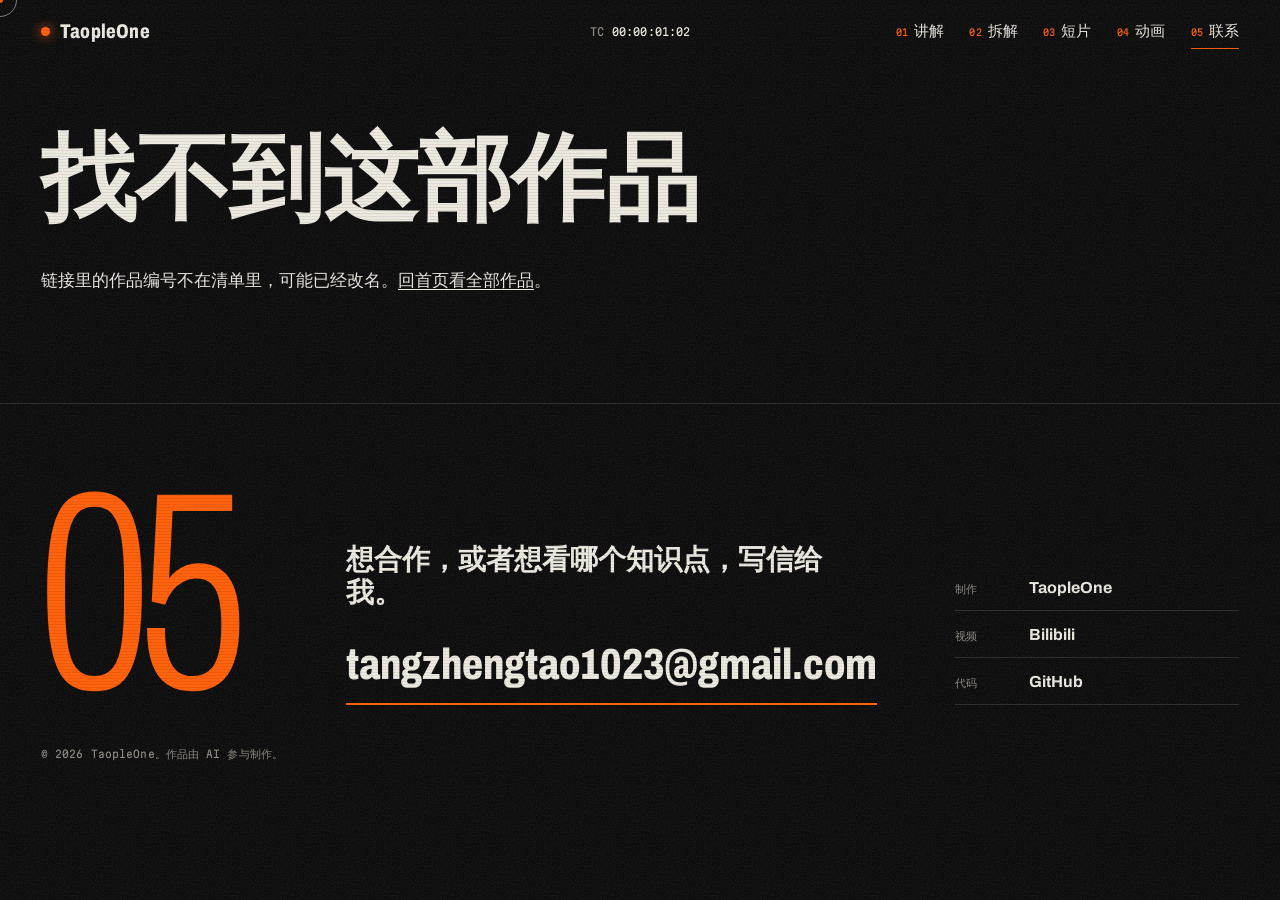
==== commit 0abd76c7: "Fix home page auto-scroll on load" ====
--- a/work.html
+++ b/work.html
@@ -6,11 +6,27 @@
 <title>作品 · TaopleOne</title>
 <meta name="description" content="TaopleOne 的 AI 动画作品。">
 <meta name="theme-color" content="#050505">
+<link rel="canonical" href="https://goaltang.github.io/work.html">
+<meta property="og:type" content="video.other">
+<meta property="og:site_name" content="TaopleOne">
+<meta property="og:locale" content="zh_CN">
+<meta property="og:title" content="作品 · TaopleOne">
+<meta property="og:description" content="TaopleOne 的 AI 动画作品。">
+<meta property="og:url" content="https://goaltang.github.io/work.html">
+<meta property="og:image" content="https://goaltang.github.io/covers/four-stroke.jpg">
+<meta property="og:image:width" content="1280">
+<meta property="og:image:height" content="720">
+<meta name="twitter:card" content="summary_large_image">
+<meta name="twitter:title" content="作品 · TaopleOne">
+<meta name="twitter:description" content="TaopleOne 的 AI 动画作品。">
+<meta name="twitter:image" content="https://goaltang.github.io/covers/four-stroke.jpg">
 <link rel="icon" href="data:image/svg+xml,<svg xmlns='http://www.w3.org/2000/svg' viewBox='0 0 32 32'><rect width='32' height='32' fill='%23050505'/><circle cx='16' cy='16' r='7' fill='%23ff5a00'/><path d='M3 3h5M3 3v5M29 3h-5M29 3v5M3 29h5M3 29v-5M29 29h-5M29 29v-5' stroke='%23ece8df' stroke-width='2' fill='none'/></svg>">
 <link rel="preload" href="assets/fonts/archivo-wdth.woff2" as="font" type="font/woff2" crossorigin>
 <link rel="stylesheet" href="assets/css/site.css">
 <script>
   document.documentElement.classList.add("js");
+  // 同首页：内容靠 JS 填，别让浏览器把上一页的滚动位置恢复到这里
+  if ("scrollRestoration" in history) history.scrollRestoration = "manual";
   if (sessionStorage.getItem("cut")) document.documentElement.classList.add("is-cut-in");
   setTimeout(function () { if (!document.documentElement.classList.contains("is-ready")) document.documentElement.classList.remove("js"); }, 4000);
 </script>
--- a/assets/css/site.css
+++ b/assets/css/site.css
@@ -239,8 +239,6 @@
   font-size: 10px; line-height: 1.5; color: var(--paper); background: rgba(5, 5, 5, .74);
   font-variant-numeric: tabular-nums; pointer-events: none;
 }
-.tag.tl { left: 8px; top: 8px; }
-.tag.tr { right: 8px; top: 8px; }
 .tag.bl { left: 8px; bottom: 8px; background: none; padding-left: 0; color: rgba(236, 232, 223, .78); }
 .tag.br { right: 8px; bottom: 8px; }
 .tag.live { background: var(--hot); color: var(--hot-ink); opacity: 0; transition: opacity .3s; }
@@ -475,6 +473,10 @@
 .work-more-head span { font-family: var(--mono); font-size: 11px; color: var(--dim); }
 .work-more .grid { grid-template-columns: repeat(3, minmax(0, 1fr)); }
 .work-more .grid.tall { grid-template-columns: repeat(4, minmax(0, 1fr)); }
+/* build.py 生成的静态作品页 work/<id>.html：和作品页同一套版式，只是内容不用等 JS */
+.static-stage { background: #000; }
+.static-stage img { width: 100%; height: auto; }
+.static-note { margin-top: 22px; font-size: .92rem; line-height: 1.7; color: var(--dim); }
 
 /* ---------- 显露 ---------- */
 
@@ -536,6 +538,17 @@
   .top { grid-template-columns: 1fr auto; }
   /* 手机上顶栏常驻：菜单按钮不能跟着滚走 */
   html.is-scrolled-down .top { transform: none; }
+  /* 过了首屏就换成实底 + 毛玻璃：白字在米白的拆解卷上也看得清，不再压在卷标题上 */
+  html.is-past-hero .top {
+    background: rgba(5, 5, 5, .88);
+    -webkit-backdrop-filter: blur(14px) saturate(1.15);
+    backdrop-filter: blur(14px) saturate(1.15);
+    border-bottom: 1px solid var(--line);
+    transition: background-color .3s var(--ease);
+  }
+  @supports not ((backdrop-filter: blur(1px)) or (-webkit-backdrop-filter: blur(1px))) {
+    html.is-past-hero .top { background: var(--black); }
+  }
   .top-tc { display: none; }
   .group-label { grid-column: 1 / -1; position: static; display: flex; align-items: baseline; gap: 14px; }
   .group-label span { margin: 0; }
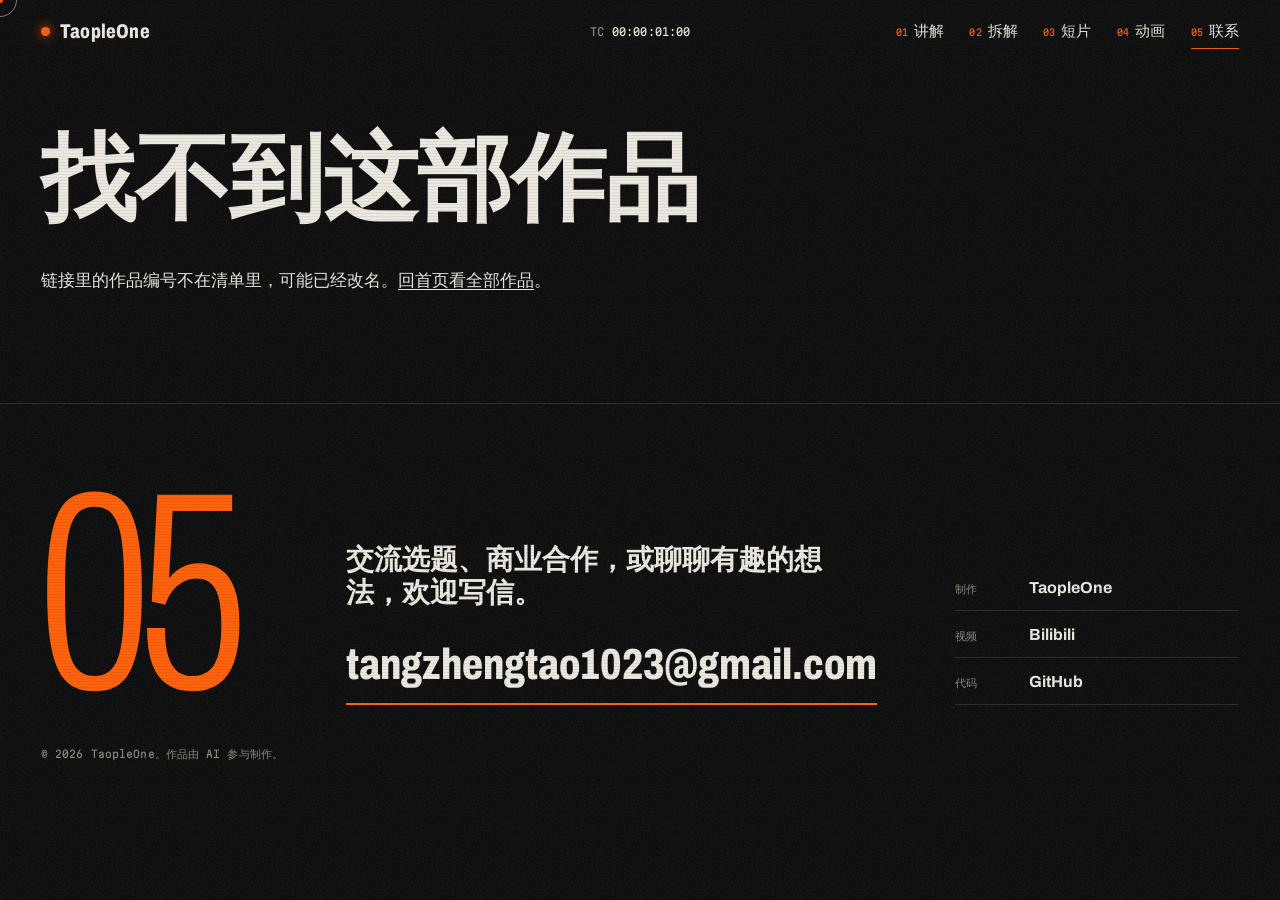
==== commit eb112231: "Copy" ====
--- a/work.html
+++ b/work.html
@@ -4,21 +4,21 @@
 <meta charset="utf-8">
 <meta name="viewport" content="width=device-width, initial-scale=1, viewport-fit=cover">
 <title>作品 · TaopleOne</title>
-<meta name="description" content="TaopleOne 的 AI 动画作品。">
+<meta name="description" content="TaopleOne 的动画与交互作品。">
 <meta name="theme-color" content="#050505">
 <link rel="canonical" href="https://goaltang.github.io/work.html">
 <meta property="og:type" content="video.other">
 <meta property="og:site_name" content="TaopleOne">
 <meta property="og:locale" content="zh_CN">
 <meta property="og:title" content="作品 · TaopleOne">
-<meta property="og:description" content="TaopleOne 的 AI 动画作品。">
+<meta property="og:description" content="TaopleOne 的动画与交互作品。">
 <meta property="og:url" content="https://goaltang.github.io/work.html">
 <meta property="og:image" content="https://goaltang.github.io/covers/four-stroke.jpg">
 <meta property="og:image:width" content="1280">
 <meta property="og:image:height" content="720">
 <meta name="twitter:card" content="summary_large_image">
 <meta name="twitter:title" content="作品 · TaopleOne">
-<meta name="twitter:description" content="TaopleOne 的 AI 动画作品。">
+<meta name="twitter:description" content="TaopleOne 的动画与交互作品。">
 <meta name="twitter:image" content="https://goaltang.github.io/covers/four-stroke.jpg">
 <link rel="icon" href="data:image/svg+xml,<svg xmlns='http://www.w3.org/2000/svg' viewBox='0 0 32 32'><rect width='32' height='32' fill='%23050505'/><circle cx='16' cy='16' r='7' fill='%23ff5a00'/><path d='M3 3h5M3 3v5M29 3h-5M29 3v5M3 29h5M3 29v-5M29 29h-5M29 29v-5' stroke='%23ece8df' stroke-width='2' fill='none'/></svg>">
 <link rel="preload" href="assets/fonts/archivo-wdth.woff2" as="font" type="font/woff2" crossorigin>
@@ -63,7 +63,7 @@
   <div class="foot-grid">
     <p class="chapter-no" aria-hidden="true">05</p>
     <div class="foot-main">
-      <h2>想合作，或者想看哪个知识点，写信给我。</h2>
+      <h2>交流选题、商业合作，或聊聊有趣的想法，欢迎写信。</h2>
       <a class="foot-mail magnetic" href="mailto:tangzhengtao1023@gmail.com">tangzhengtao1023@gmail.com</a>
     </div>
     <dl class="credits">
--- a/assets/css/site.css
+++ b/assets/css/site.css
@@ -297,6 +297,9 @@
 .card.feature { grid-column: 1 / -1; display: grid; grid-template-columns: minmax(0, 2fr) minmax(0, 1fr); gap: var(--gap); align-items: end; }
 .card.feature .card-title { font-size: clamp(1.5rem, 2.6vw, 2.4rem); }
 .card.feature .card-body { padding: 0 0 4px; }
+.group-more { grid-column: 4 / span 9; display: flex; flex-wrap: wrap; align-items: baseline; justify-content: space-between; gap: 10px 24px; padding-top: 18px; border-top: 2px solid var(--fg); color: var(--dim); }
+.group-more a { color: var(--fg); font-weight: 700; text-decoration: underline; text-decoration-color: var(--hot); text-underline-offset: 4px; }
+.group-more a:hover { color: var(--hot); }
 
 /* ---------- 02 拆解：灯箱白底 ---------- */
 
@@ -553,6 +556,7 @@
   .group-label { grid-column: 1 / -1; position: static; display: flex; align-items: baseline; gap: 14px; }
   .group-label span { margin: 0; }
   .group .grid { grid-column: 1 / -1; grid-template-columns: repeat(2, minmax(0, 1fr)); }
+  .group-more { grid-column: 1 / -1; }
   .group .card { grid-column: span 1; }
   .card.feature { grid-template-columns: 1fr; }
   .films .card:nth-child(n) { grid-column: 1 / -1; margin-top: 0; }
